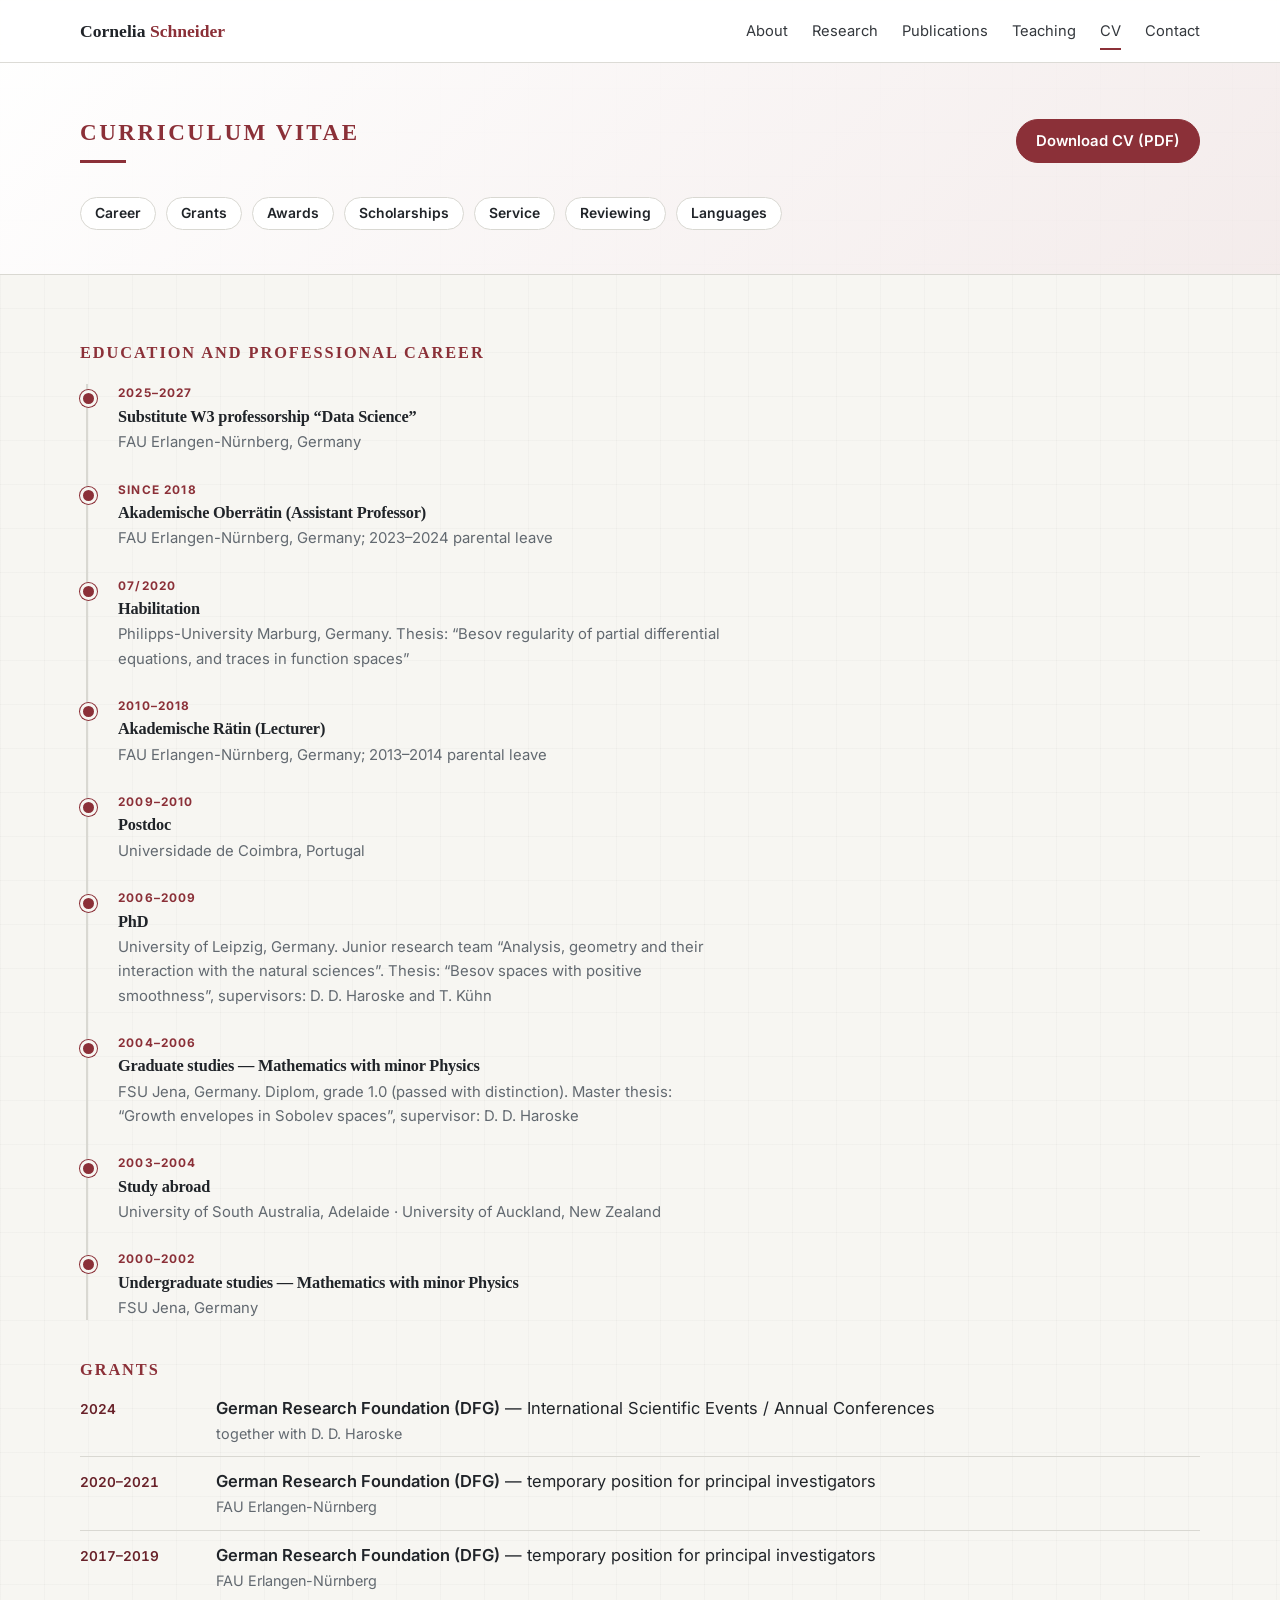
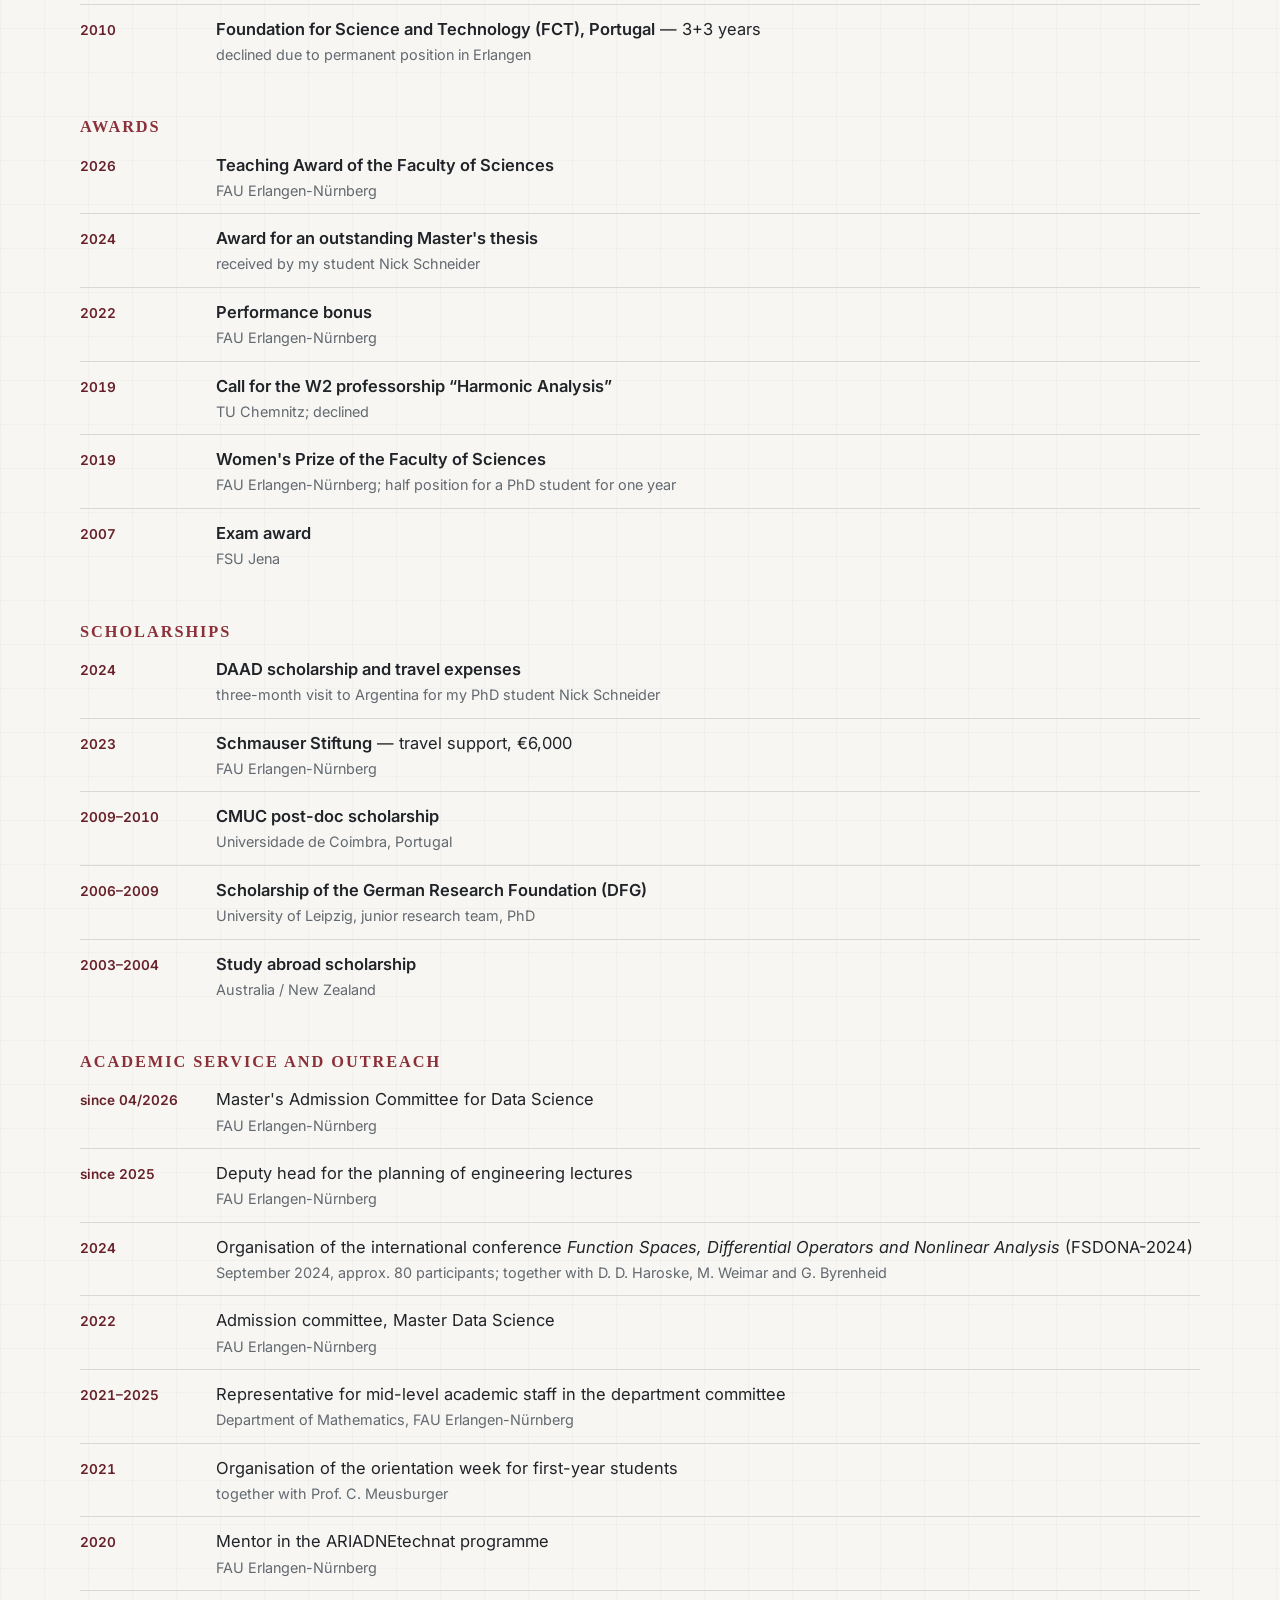
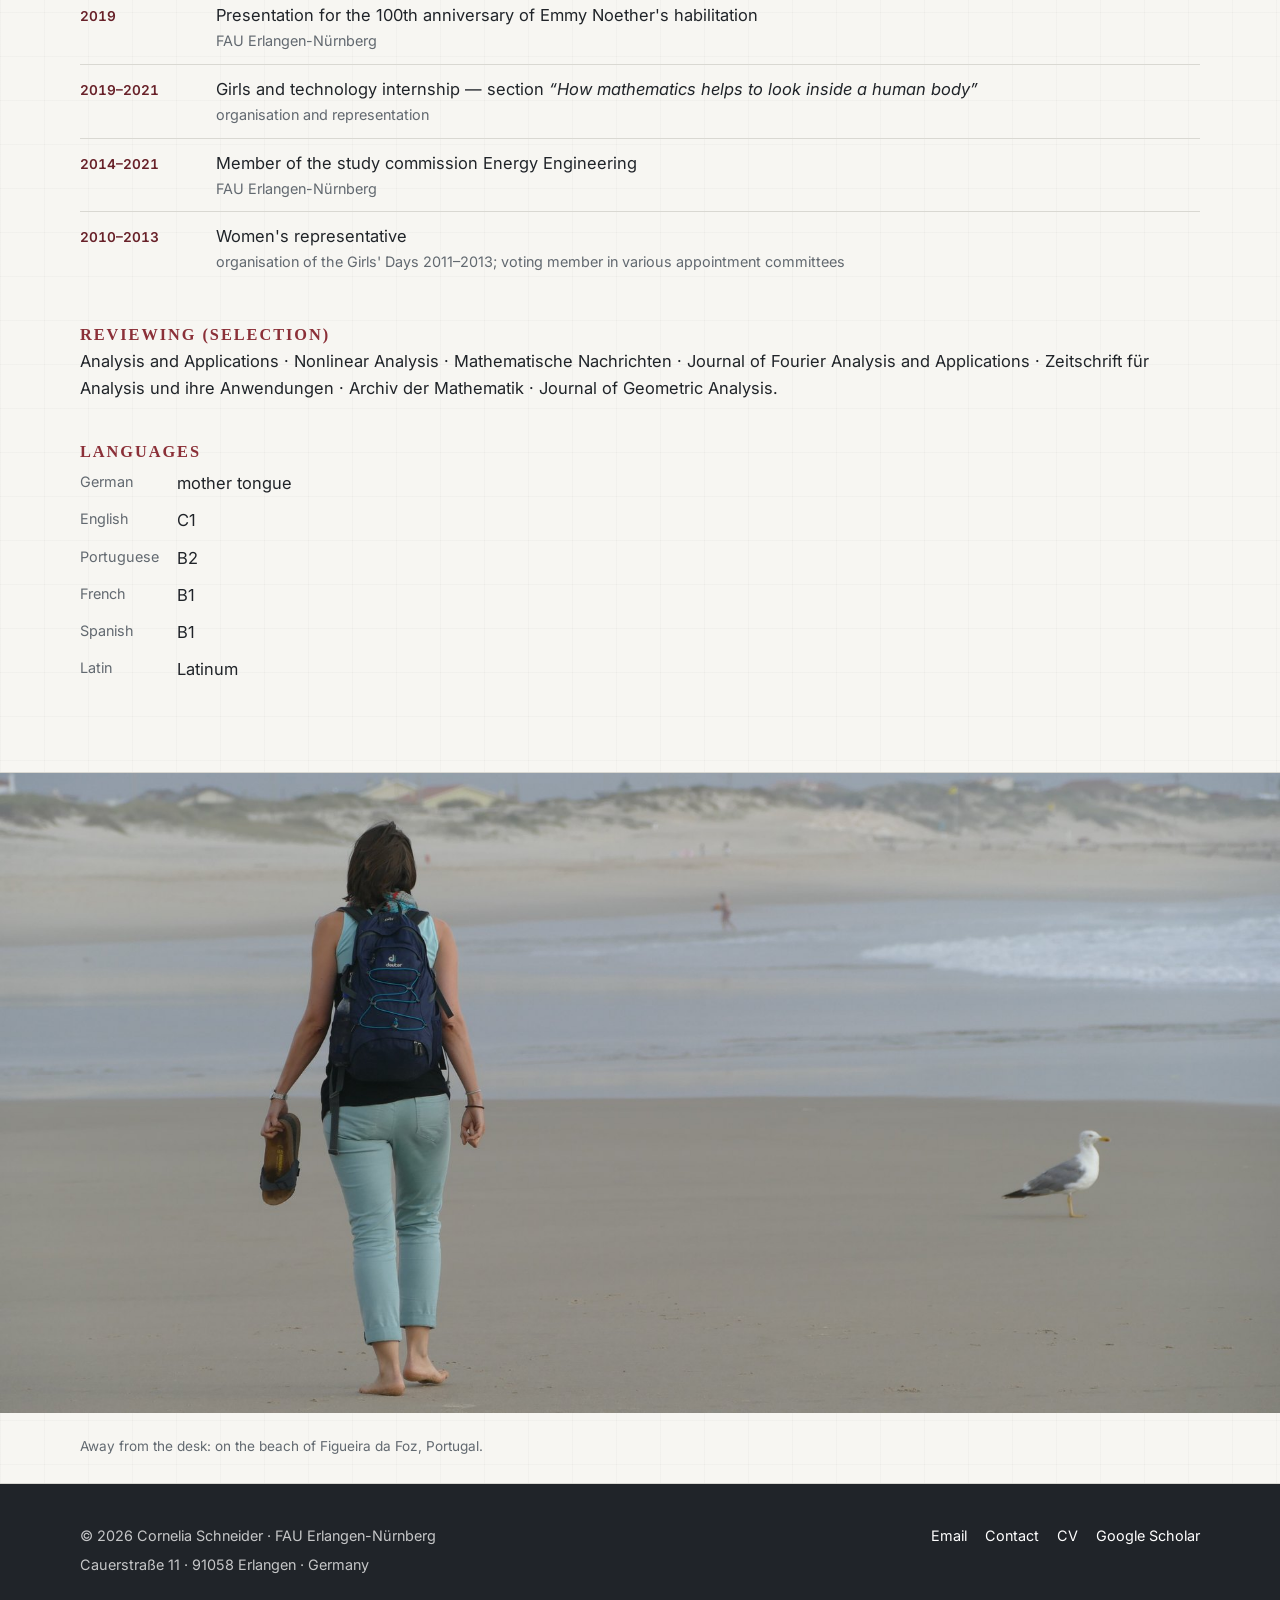
==== cv.html @ cea8b254 "Initial version - homepage" ====
<!doctype html>
<html lang="en">
<head>
<meta charset="utf-8">
<meta name="viewport" content="width=device-width, initial-scale=1">
<title>CV | Cornelia Schneider</title>
<meta name="description" content="Curriculum vitae of Cornelia Schneider: academic career, grants, awards, academic service and languages. CV as a PDF download.">
<link rel="preconnect" href="https://fonts.googleapis.com">
<link rel="preconnect" href="https://fonts.gstatic.com" crossorigin>
<link rel="stylesheet" href="https://fonts.googleapis.com/css2?family=Inter:wght@400;500;600;700&display=swap">
<link rel="stylesheet" href="assets/styles.css">
<link rel="icon" href="data:image/svg+xml,<svg xmlns='http://www.w3.org/2000/svg' viewBox='0 0 32 32'><text y='25' x='5' font-size='24' font-family='Georgia,serif' fill='%238B3038'>S</text></svg>">
<script src="assets/main.js" defer></script>
</head>
<body>
<a class="skip-link" href="#main">Skip to content</a>

<header class="site-header">
  <div class="container nav-wrap">
    <a class="brand" href="index.html">Cornelia <span>Schneider</span></a>
    <button class="nav-toggle" type="button" aria-expanded="false" aria-controls="site-navigation">Menu</button>
    <nav class="site-nav" id="site-navigation" aria-label="Main navigation">
      <a href="index.html">About</a>
      <a href="research.html">Research</a>
      <a href="publications.html">Publications</a>
      <a href="teaching.html">Teaching</a>
      <a href="cv.html" aria-current="page">CV</a>
      <a href="index.html#contact">Contact</a>
    </nav>
  </div>
</header>

<main id="main">

  <section class="page-hero">
    <div class="container">
      <div class="hero-row">
        <div>
          <h1 class="kicker xl">Curriculum Vitae</h1>
          <div class="rule"></div>
        </div>
        <a class="button" href="files/Schneider_CV.pdf">Download CV (PDF)</a>
      </div>
      <ul class="linkrow jumprow">
        <li><a href="#career">Career</a></li>
        <li><a href="#grants">Grants</a></li>
        <li><a href="#awards">Awards</a></li>
        <li><a href="#scholarships">Scholarships</a></li>
        <li><a href="#service">Service</a></li>
        <li><a href="#reviewing">Reviewing</a></li>
        <li><a href="#languages">Languages</a></li>
      </ul>
    </div>
  </section>

  <section class="section">
    <div class="container">

  <section id="career">
    <h2 class="kicker lg">Education and professional career</h2>
    <div class="timeline">
      <div class="timeline-item">
        <div class="date">2025–2027</div>
        <h3>Substitute W3 professorship “Data Science”</h3>
        <p>FAU Erlangen-Nürnberg, Germany</p>
      </div>
      <div class="timeline-item">
        <div class="date">since 2018</div>
        <h3>Akademische Oberrätin (Assistant Professor)</h3>
        <p>FAU Erlangen-Nürnberg, Germany; 2023–2024 parental leave</p>
      </div>
      <div class="timeline-item">
        <div class="date">07/2020</div>
        <h3>Habilitation</h3>
        <p>Philipps-University Marburg, Germany. Thesis: “Besov regularity of partial differential
          equations, and traces in function spaces”</p>
      </div>
      <div class="timeline-item">
        <div class="date">2010–2018</div>
        <h3>Akademische Rätin (Lecturer)</h3>
        <p>FAU Erlangen-Nürnberg, Germany; 2013–2014 parental leave</p>
      </div>
      <div class="timeline-item">
        <div class="date">2009–2010</div>
        <h3>Postdoc</h3>
        <p>Universidade de Coimbra, Portugal</p>
      </div>
      <div class="timeline-item">
        <div class="date">2006–2009</div>
        <h3>PhD</h3>
        <p>University of Leipzig, Germany. Junior research team “Analysis, geometry and their
          interaction with the natural sciences”. Thesis: “Besov spaces with positive smoothness”,
          supervisors: D. D. Haroske and T. Kühn</p>
      </div>
      <div class="timeline-item">
        <div class="date">2004–2006</div>
        <h3>Graduate studies — Mathematics with minor Physics</h3>
        <p>FSU Jena, Germany. Diplom, grade 1.0 (passed with distinction). Master thesis: “Growth
          envelopes in Sobolev spaces”, supervisor: D. D. Haroske</p>
      </div>
      <div class="timeline-item">
        <div class="date">2003–2004</div>
        <h3>Study abroad</h3>
        <p>University of South Australia, Adelaide · University of Auckland, New Zealand</p>
      </div>
      <div class="timeline-item">
        <div class="date">2000–2002</div>
        <h3>Undergraduate studies — Mathematics with minor Physics</h3>
        <p>FSU Jena, Germany</p>
      </div>
    </div>
  </section>

  <section id="grants">
    <h2 class="kicker lg">Grants</h2>
    <div class="entries">
      <div class="entry"><span class="when">2024</span>
        <p class="what"><strong>German Research Foundation (DFG)</strong> — International Scientific Events / Annual Conferences<span class="note">together with D. D. Haroske</span></p></div>
      <div class="entry"><span class="when">2020–2021</span>
        <p class="what"><strong>German Research Foundation (DFG)</strong> — temporary position for principal investigators<span class="note">FAU Erlangen-Nürnberg</span></p></div>
      <div class="entry"><span class="when">2017–2019</span>
        <p class="what"><strong>German Research Foundation (DFG)</strong> — temporary position for principal investigators<span class="note">FAU Erlangen-Nürnberg</span></p></div>
      <div class="entry"><span class="when">2010</span>
        <p class="what"><strong>Foundation for Science and Technology (FCT), Portugal</strong> — 3+3 years<span class="note">declined due to permanent position in Erlangen</span></p></div>
    </div>
  </section>

  <section id="awards">
    <h2 class="kicker lg">Awards</h2>
    <div class="entries">
      <div class="entry"><span class="when">2026</span>
        <p class="what"><strong>Teaching Award of the Faculty of Sciences</strong><span class="note">FAU Erlangen-Nürnberg</span></p></div>
      <div class="entry"><span class="when">2024</span>
        <p class="what"><strong>Award for an outstanding Master's thesis</strong><span class="note">received by my student Nick Schneider</span></p></div>
      <div class="entry"><span class="when">2022</span>
        <p class="what"><strong>Performance bonus</strong><span class="note">FAU Erlangen-Nürnberg</span></p></div>
      <div class="entry"><span class="when">2019</span>
        <p class="what"><strong>Call for the W2 professorship “Harmonic Analysis”</strong><span class="note">TU Chemnitz; declined</span></p></div>
      <div class="entry"><span class="when">2019</span>
        <p class="what"><strong>Women's Prize of the Faculty of Sciences</strong><span class="note">FAU Erlangen-Nürnberg; half position for a PhD student for one year</span></p></div>
      <div class="entry"><span class="when">2007</span>
        <p class="what"><strong>Exam award</strong><span class="note">FSU Jena</span></p></div>
    </div>
  </section>

  <section id="scholarships">
    <h2 class="kicker lg">Scholarships</h2>
    <div class="entries">
      <div class="entry"><span class="when">2024</span>
        <p class="what"><strong>DAAD scholarship and travel expenses</strong><span class="note">three-month visit to Argentina for my PhD student Nick Schneider</span></p></div>
      <div class="entry"><span class="when">2023</span>
        <p class="what"><strong>Schmauser Stiftung</strong> — travel support, €6,000<span class="note">FAU Erlangen-Nürnberg</span></p></div>
      <div class="entry"><span class="when">2009–2010</span>
        <p class="what"><strong>CMUC post-doc scholarship</strong><span class="note">Universidade de Coimbra, Portugal</span></p></div>
      <div class="entry"><span class="when">2006–2009</span>
        <p class="what"><strong>Scholarship of the German Research Foundation (DFG)</strong><span class="note">University of Leipzig, junior research team, PhD</span></p></div>
      <div class="entry"><span class="when">2003–2004</span>
        <p class="what"><strong>Study abroad scholarship</strong><span class="note">Australia / New Zealand</span></p></div>
    </div>
  </section>

  <section id="service">
    <h2 class="kicker lg">Academic service and outreach</h2>
    <div class="entries">
      <div class="entry"><span class="when">since 04/2026</span>
        <p class="what">Master's Admission Committee for Data Science<span class="note">FAU Erlangen-Nürnberg</span></p></div>
      <div class="entry"><span class="when">since 2025</span>
        <p class="what">Deputy head for the planning of engineering lectures<span class="note">FAU Erlangen-Nürnberg</span></p></div>
      <div class="entry"><span class="when">2024</span>
        <p class="what">Organisation of the international conference <em>Function Spaces, Differential Operators
          and Nonlinear Analysis</em> (FSDONA-2024)<span class="note">September 2024, approx. 80 participants; together with D. D. Haroske, M. Weimar and G. Byrenheid</span></p></div>
      <div class="entry"><span class="when">2022</span>
        <p class="what">Admission committee, Master Data Science<span class="note">FAU Erlangen-Nürnberg</span></p></div>
      <div class="entry"><span class="when">2021–2025</span>
        <p class="what">Representative for mid-level academic staff in the department committee<span class="note">Department of Mathematics, FAU Erlangen-Nürnberg</span></p></div>
      <div class="entry"><span class="when">2021</span>
        <p class="what">Organisation of the orientation week for first-year students<span class="note">together with Prof. C. Meusburger</span></p></div>
      <div class="entry"><span class="when">2020</span>
        <p class="what">Mentor in the ARIADNEtechnat programme<span class="note">FAU Erlangen-Nürnberg</span></p></div>
      <div class="entry"><span class="when">2019</span>
        <p class="what">Presentation for the 100th anniversary of Emmy Noether's habilitation<span class="note">FAU Erlangen-Nürnberg</span></p></div>
      <div class="entry"><span class="when">2019–2021</span>
        <p class="what">Girls and technology internship — section <em>“How mathematics helps to look inside a human body”</em><span class="note">organisation and representation</span></p></div>
      <div class="entry"><span class="when">2014–2021</span>
        <p class="what">Member of the study commission Energy Engineering<span class="note">FAU Erlangen-Nürnberg</span></p></div>
      <div class="entry"><span class="when">2010–2013</span>
        <p class="what">Women's representative<span class="note">organisation of the Girls' Days 2011–2013; voting member in various appointment committees</span></p></div>
    </div>
  </section>

  <section id="reviewing">
    <h2 class="kicker lg">Reviewing (selection)</h2>
    <p>Analysis and Applications · Nonlinear Analysis · Mathematische Nachrichten ·
      Journal of Fourier Analysis and Applications · Zeitschrift für Analysis und ihre Anwendungen ·
      Archiv der Mathematik · Journal of Geometric Analysis.</p>
  </section>

  <section id="languages">
    <h2 class="kicker lg">Languages</h2>
    <table class="facts">
      <tr><th scope="row">German</th><td>mother tongue</td></tr>
      <tr><th scope="row">English</th><td>C1</td></tr>
      <tr><th scope="row">Portuguese</th><td>B2</td></tr>
      <tr><th scope="row">French</th><td>B1</td></tr>
      <tr><th scope="row">Spanish</th><td>B1</td></tr>
      <tr><th scope="row">Latin</th><td>Latinum</td></tr>
    </table>
  </section>
    </div>
  </section>

  <figure class="photo-band">
    <div class="photo-band-img" role="img"
         aria-label="Walking barefoot along the wide beach of Figueira da Foz, a seagull standing on the sand."></div>
    <figcaption class="container">Away from the desk: on the beach of Figueira da Foz,
      Portugal.</figcaption>
  </figure>

</main>

<footer class="site-footer">
  <div class="container footer-inner">
    <div>
      <p>&copy; <span data-year>2026</span> Cornelia Schneider &middot; FAU Erlangen-N&uuml;rnberg</p>
      <p>Cauerstra&szlig;e 11 &middot; 91058 Erlangen &middot; Germany</p>
    </div>
    <div class="footer-links">
      <a href="mailto:cornelia.schneider@fau.de">Email</a>
      <a href="index.html#contact">Contact</a>
      <a href="files/Schneider_CV.pdf">CV</a>
      <a href="https://scholar.google.de/citations?user=gXnBGWkAAAAJ&amp;hl=de">Google Scholar</a>
    </div>
  </div>
</footer>

</body>
</html>
---- assets/styles.css ----
/* ==========================================================================
   corneliaschneider.github.io — shared stylesheet

   Palette and page architecture follow the design you liked (paper ground,
   burgundy accent, full-bleed images); the type scale and the section
   structure are the tighter ones from the first draft.

   All colours are variables in :root — change them here and the whole site
   follows.
   ========================================================================== */

:root {
  --paper:       #F7F6F2;   /* page ground                                  */
  --paper-deep:  #EEECE6;   /* alternating band                             */
  --surface:     #FFFFFF;   /* cards, tables                                */
  --ink:         #202429;   /* body text, dark footer ground                */
  --muted:       #626970;   /* secondary text, dates                        */
  --line:        #D9D8D2;   /* hairlines, borders                           */
  --accent:      #8B3038;   /* burgundy: kickers, rules, buttons            */
  --accent-dark: #682129;   /* links, hover                                 */
  --accent-soft: #F2E7E8;   /* tinted fills                                 */

  --shadow:   0 16px 44px rgba(31, 36, 41, .08);
  --shadow-s: 0 10px 28px rgba(31, 36, 41, .05);
  --radius: 14px;
  --content: 1120px;
  --measure: 68ch;

  --serif: Georgia, "Iowan Old Style", "Palatino Linotype", Palatino, "Times New Roman", serif;
  --sans:  Inter, ui-sans-serif, -apple-system, BlinkMacSystemFont, "Segoe UI", Roboto, Arial, sans-serif;
}

* { box-sizing: border-box; }
html { scroll-behavior: smooth; -webkit-text-size-adjust: 100%; }

body {
  margin: 0;
  color: var(--ink);
  background-color: var(--paper);
  background-image:
    linear-gradient(rgba(31, 36, 41, .022) 1px, transparent 1px),
    linear-gradient(90deg, rgba(31, 36, 41, .022) 1px, transparent 1px);
  background-size: 44px 44px;
  font-family: var(--sans);
  font-size: 16.5px;
  line-height: 1.64;
  -webkit-font-smoothing: antialiased;
}

img { max-width: 100%; display: block; }

a { color: var(--accent-dark); text-decoration-thickness: 1px; text-underline-offset: .16em; }
a:hover { color: var(--accent); }

/* ---------- type scale (deliberately restrained) ---------- */

h1, h2, h3, h4 {
  margin: 0 0 .5em;
  font-family: var(--serif);
  font-weight: 700;
  line-height: 1.18;
  letter-spacing: -.012em;
  text-wrap: balance;
}
h1 { font-size: clamp(2.1rem, 3.6vw, 3.1rem); }
h2 { font-size: clamp(1.45rem, 2.1vw, 1.95rem); }
h3 { font-size: 1.15rem; }
h4 { font-size: 1rem; }
p  { margin: 0 0 1.05em; }

.lead     { font-size: 1.06rem; color: var(--muted); max-width: var(--measure); }
.big-copy { font-family: var(--serif); font-size: clamp(1.1rem, 1.5vw, 1.28rem); line-height: 1.55; }
.muted    { color: var(--muted); }
.small    { font-size: .88rem; }

.kicker {
  display: block;
  margin-bottom: 10px;
  color: var(--accent);
  font-size: .72rem;
  font-weight: 700;
  letter-spacing: .15em;
  text-transform: uppercase;
}
.rule { width: 46px; height: 3px; background: var(--accent); margin: 14px 0 20px; }

/* The site has one heading system: burgundy small caps.
   .xl = page title, .lg = section heading, plain = small label. */
.kicker.lg { font-size: 1.02rem; letter-spacing: .12em; margin-bottom: 4px; }
.kicker.xl { font-size: clamp(1.25rem, 1.8vw, 1.5rem); letter-spacing: .11em; margin-bottom: 4px; }

/* ---------- layout ---------- */

.container { width: min(calc(100% - 40px), var(--content)); margin-inline: auto; }

.section { padding-block: 68px; }
.section.compact { padding-block: 46px; }
.section.band { background: rgba(255,255,255,.7); border-block: 1px solid var(--line); }

.section > .container > p { max-width: var(--measure); }
.section-head { margin-bottom: 30px; }
.section-head p { max-width: var(--measure); margin: 0; color: var(--muted); }

.skip-link { position: fixed; left: 16px; top: -80px; z-index: 100; background: #fff; padding: 10px 16px; }
.skip-link:focus { top: 12px; }

/* ---------- header / navigation ---------- */

.site-header {
  position: sticky;
  top: env(safe-area-inset-top, 0px);
  z-index: 50;
  border-bottom: 1px solid rgba(217, 216, 210, .9);
  background: rgba(255, 255, 255, .94);
  backdrop-filter: blur(12px);
}
.nav-wrap { min-height: 62px; display: flex; align-items: center; justify-content: space-between; gap: 24px; }

.brand {
  color: var(--ink);
  font-family: var(--serif);
  font-size: 1.1rem;
  font-weight: 700;
  text-decoration: none;
  white-space: nowrap;
}
.brand span { color: var(--accent); }

.site-nav { display: flex; align-items: center; gap: 24px; }
.site-nav a { position: relative; color: #34383D; font-size: .92rem; text-decoration: none; }
.site-nav a::after {
  content: ""; position: absolute; left: 0; right: 100%; bottom: -7px;
  height: 2px; background: var(--accent); transition: right .2s ease;
}
.site-nav a:hover::after, .site-nav a[aria-current="page"]::after { right: 0; }
.nav-toggle { display: none; border: 1px solid var(--line); background: #fff; border-radius: 999px; padding: 7px 13px; font: inherit; font-size: .88rem; }

/* ---------- hero (About page) ---------- */

.hero {
  position: relative;
  display: grid;
  align-items: center;
  /* the hero keeps the photograph's own proportions, so the whole head and a
     little of the blouse stay in frame at every width */
  aspect-ratio: 2.75;
  min-height: 430px;
  max-height: 700px;
  color: #fff;
  background-image:
    linear-gradient(90deg, rgba(20,22,26,.92) 0%, rgba(20,22,26,.80) 30%, rgba(20,22,26,.30) 56%, rgba(20,22,26,0) 74%),
    url("hero-portrait.jpg");
  background-size: cover;
  background-position: 50% top;
  overflow: hidden;
}
.hero-content { position: relative; z-index: 2; width: min(600px, 56%); padding-block: 72px; }
.hero .eyebrow {
  margin-bottom: 14px;
  font-size: .74rem; font-weight: 700; letter-spacing: .16em; text-transform: uppercase;
  color: rgba(255,255,255,.82);
}
.hero h1 { margin-bottom: 12px; color: #fff; }
.hero .lead { max-width: 520px; color: rgba(255,255,255,.9); font-size: 1.04rem; line-height: 1.55; }

.button-row { display: flex; flex-wrap: wrap; gap: 11px; margin-top: 26px; }
.button {
  display: inline-flex; align-items: center; justify-content: center;
  min-height: 42px; padding: 9px 19px;
  border: 1px solid var(--accent); border-radius: 999px;
  background: var(--accent); color: #fff;
  font-size: .93rem; font-weight: 600; text-decoration: none;
  transition: background .2s ease, transform .2s ease;
}
.button:hover { background: var(--accent-dark); color: #fff; transform: translateY(-1px); }
.button.ghost { border-color: rgba(255,255,255,.7); background: rgba(20,22,26,.2); }
.button.ghost:hover { background: #fff; color: var(--ink); }
.button.light { border-color: var(--line); background: #fff; color: var(--accent-dark); }
.button.light:hover { background: var(--accent-soft); color: var(--accent-dark); }

/* ---------- page hero (subpages) ---------- */

.page-hero {
  padding: 56px 0 44px;
  border-bottom: 1px solid var(--line);
  background: linear-gradient(135deg, rgba(255,255,255,.95), rgba(242,231,232,.7));
}
.page-hero p { max-width: var(--measure); margin-bottom: .9em; color: var(--muted); font-size: 1.04rem; }
.page-hero p:last-child { margin-bottom: 0; }
.page-hero .page-sub {
  margin: 2px 0 0;
  font-family: var(--serif);
  font-size: clamp(1.2rem, 1.9vw, 1.5rem);
  font-weight: 700;
  color: var(--ink);
}
.page-hero .rule { margin: 14px 0 18px; }

/* a single distinguished line in a page header (the teaching award) */
.award-line {
  display: inline-flex; align-items: baseline; flex-wrap: wrap; gap: 4px 10px;
  margin: 0 0 18px;
  padding: 8px 18px;
  border: 1px solid #E2CBCD; border-radius: 999px;
  background: var(--accent-soft);
  color: var(--accent-dark);
  font-size: .94rem;
  max-width: none;
}
.award-line .award-year { font-weight: 700; }

/* jump links to the sections of a long page */
.jumprow { margin-top: 20px; }
.jumprow a { font-weight: 600; }

/* a section that can be folded away */
.disclosure > summary {
  list-style: none;
  cursor: pointer;
  display: flex; align-items: center; gap: 10px;
  padding: 2px 0;
}
.disclosure > summary::-webkit-details-marker { display: none; }
.disclosure > summary::after {
  content: ""; flex: none;
  width: 8px; height: 8px;
  border-right: 2px solid var(--accent); border-bottom: 2px solid var(--accent);
  transform: translateY(-2px) rotate(45deg);
  transition: transform .2s ease;
}
.disclosure[open] > summary::after { transform: translateY(1px) rotate(-135deg); }
.disclosure > summary .kicker { margin-bottom: 0; }
.disclosure > summary:hover .kicker { color: var(--accent-dark); }
.disclosure > summary:focus-visible { outline: 2px solid var(--accent); outline-offset: 4px; }
.disclosure[open] .entries { margin-top: 14px; }

/* anchors should clear the sticky header */
[id] { scroll-margin-top: 84px; }

/* section headings inside a page */
.section h2.kicker { margin-top: 0; }
.section > .container > section + section > h2.kicker,
.section .container > section h2.kicker { margin-top: 0; }
.section .container > section { margin-bottom: 40px; }

/* a section that should stand out from the plain lists around it */
.highlight-block {
  padding: 24px 28px 26px;
  border: 1px solid var(--line);
  border-left: 4px solid var(--accent);
  border-radius: var(--radius);
  background: var(--surface);
  box-shadow: var(--shadow-s);
}
.highlight-block .entry:first-of-type { border-top: 0; }
.section .container > section:last-child { margin-bottom: 0; }

/* ---------- intro grid + fact card ---------- */

.intro-grid {
  display: grid;
  grid-template-columns: minmax(0, 1.4fr) minmax(280px, .6fr);
  gap: 52px;
  align-items: start;
}
.intro-grid > div p { max-width: var(--measure); }

.fact-card {
  padding: 24px 26px;
  border: 1px solid var(--line); border-radius: var(--radius);
  background: var(--surface); box-shadow: var(--shadow-s);
}
.fact-card h2, .fact-card h3 {
  margin: 0 0 4px;
  font-family: var(--sans);
  font-size: .74rem; font-weight: 700; letter-spacing: .14em; text-transform: uppercase;
  color: var(--muted);
}
.fact-list { margin: 0; }
.fact-list div { display: grid; grid-template-columns: 96px 1fr; gap: 14px; padding: 11px 0; border-top: 1px solid var(--line); }
.fact-list dt { color: var(--muted); font-size: .72rem; font-weight: 700; letter-spacing: .06em; text-transform: uppercase; padding-top: 2px; }
.fact-list dd { margin: 0; font-size: .92rem; }

.text-link { font-weight: 600; text-decoration: none; }
.text-link:hover { text-decoration: underline; }

/* ---------- theme cards (research) ---------- */

.card-grid { display: grid; grid-template-columns: repeat(3, 1fr); gap: 18px; }
.card {
  display: flex; flex-direction: column; align-items: flex-start;
  padding: 20px 24px 22px;
  border: 1px solid var(--line); border-radius: var(--radius);
  background: var(--surface);
  color: inherit; text-decoration: none;
  transition: transform .2s ease, box-shadow .2s ease, border-color .2s ease;
}
a.card:hover { transform: translateY(-3px); box-shadow: var(--shadow-s); border-color: #DCC7C9; }
a.card:hover h3 { color: var(--accent-dark); }
.card h3 { margin-bottom: .35em; font-size: 1.05rem; }
.card p { margin: 0; color: var(--muted); font-size: .93rem; }
.card-label {
  display: inline-flex; align-items: center; justify-content: center;
  width: 26px; height: 26px; margin-bottom: 10px;
  border-radius: 50%;
  background: var(--accent-soft); color: var(--accent-dark);
  font-family: var(--serif); font-size: .88rem; font-weight: 700;
}
.card-more {
  display: block; margin-top: auto; padding-top: 14px;
  color: var(--accent); font-size: .82rem; font-weight: 600;
  letter-spacing: .04em;
}
a.card:hover .card-more { color: var(--accent-dark); }

/* ---------- research projects ---------- */

.project {
  display: grid; grid-template-columns: 84px minmax(0, 1fr); gap: 4px 24px;
  margin-bottom: 20px;
  padding: 26px 30px;
  border: 1px solid var(--line); border-radius: var(--radius);
  background: var(--surface); box-shadow: var(--shadow-s);
}
.project:last-child { margin-bottom: 0; }
.project-letter {
  width: 56px; height: 56px;
  display: grid; place-items: center;
  border-radius: 50%;
  background: var(--accent-soft); color: var(--accent-dark);
  font-family: var(--serif); font-size: 1.5rem; font-weight: 700;
}
.project.has-figure { grid-template-columns: 84px minmax(0, 1fr) 250px; }
.project-figure {
  align-self: start;
  margin: 8px 0 0;
}
.project-figure img {
  display: block; width: 100%; height: auto;
  padding: 10px;
  border: 1px solid var(--line); border-radius: 10px;
  background: #fff;
}
.project-figure figcaption {
  margin-top: 8px;
  color: var(--muted); font-size: .78rem; line-height: 1.45;
}
.project h3 { margin: 6px 0 .6em; font-size: 1.2rem; }
.project p { max-width: var(--measure); }
.project p:last-child { margin-bottom: 0; }
.project .collab { margin-top: 1.2em; color: var(--muted); font-size: .92rem; font-style: italic; }
.project:target { border-color: #DCC7C9; box-shadow: 0 0 0 3px var(--accent-soft), var(--shadow-s); }
.project:target .project-letter { background: var(--accent); color: #fff; }
.after-projects { display: flex; flex-wrap: wrap; gap: 8px 28px; margin: 24px 0 0; }
.after-projects .back-link { color: var(--muted); }

/* ---------- plain full-bleed photograph (CV page) ---------- */

.photo-band { margin: 0; border-top: 1px solid var(--line); }
.photo-band-img {
  aspect-ratio: 2;
  background-image: url("beach.jpg");
  background-size: cover;
  background-position: 50% 50%;
}
.photo-band figcaption {
  padding-block: 14px 26px;
  color: var(--muted); font-size: .85rem;
}

/* ---------- full-bleed image band ---------- */

.image-band {
  position: relative;
  display: grid; align-items: center;
  min-height: 460px;
  color: #fff;
  background: center/cover no-repeat;
  overflow: hidden;
}
.image-band::before {
  content: ""; position: absolute; inset: 0;
  background: linear-gradient(90deg, rgba(16,18,20,.94), rgba(16,18,20,.74) 46%, rgba(16,18,20,.30));
}
.image-band .container { position: relative; z-index: 1; }
.image-band .band-copy { max-width: 620px; padding-block: 46px; }
.image-band .band-label {
  margin-bottom: 10px;
  color: rgba(255,255,255,.72);
  font-size: .72rem; font-weight: 700; letter-spacing: .15em; text-transform: uppercase;
}
.image-band .band-title {
  margin: 0 0 16px;
  color: #fff;
  font-family: var(--serif);
  font-size: clamp(1.35rem, 2.1vw, 1.75rem);
}
.image-band .band-list { margin: 0; padding: 0; list-style: none; }
.image-band .band-list li {
  position: relative;
  margin-bottom: 11px;
  padding-left: 20px;
  color: rgba(255,255,255,.92);
  font-size: .98rem;
  line-height: 1.5;
}
.image-band .band-list li:last-child { margin-bottom: 0; }
.image-band .band-list li::before {
  content: ""; position: absolute; left: 0; top: .6em;
  width: 6px; height: 6px; border-radius: 50%; background: #E4A0A6;
}
.image-band .band-list strong { color: #fff; font-weight: 700; }
.image-band a { color: #fff; text-decoration-color: rgba(255,255,255,.55); }
.image-band a:hover { color: #fff; text-decoration-color: #fff; }
.image-band p:last-child { margin-bottom: 0; }
.image-band h2 { color: #fff; }
.image-band p { color: rgba(255,255,255,.88); max-width: var(--measure); }

/* ---------- entry lists (CV-style: when + what) ---------- */

.entries { margin: 0; }
.entry {
  display: grid; grid-template-columns: 116px 1fr; gap: 4px 20px;
  padding: 11px 0; border-top: 1px solid var(--line);
}
.entry:first-of-type { border-top: 0; }
.entry .when { color: var(--accent-dark); font-size: .85rem; font-weight: 600; font-variant-numeric: tabular-nums; padding-top: 3px; }
.entry .what { margin: 0; }
.entry .what strong { font-weight: 600; }
.entry .note { display: block; color: var(--muted); font-size: .9rem; }

/* ---------- career timeline ---------- */

.timeline {
  margin: 22px 0 0 6px; padding-left: 30px;
  border-left: 2px solid var(--line);
}
.timeline-item { position: relative; margin-bottom: 26px; }
.timeline-item:last-child { margin-bottom: 0; }
.timeline-item::before {
  content: ""; position: absolute; left: -38px; top: 6px;
  width: 11px; height: 11px; border-radius: 50%;
  background: var(--accent);
  border: 3px solid var(--paper);
  box-shadow: 0 0 0 1px var(--accent);
}
.timeline-item .date {
  color: var(--accent); font-size: .74rem; font-weight: 700;
  letter-spacing: .1em; text-transform: uppercase;
}
.timeline-item h3 { margin: 3px 0 4px; font-size: 1.02rem; }
.timeline-item p { margin: 0; max-width: var(--measure); color: var(--muted); font-size: .93rem; }

/* countries at a glance, above the collaborator list */
.chiprow {
  list-style: none; display: flex; flex-wrap: wrap; gap: 8px 10px;
  padding: 0; margin: 0 0 26px;
}
.chiprow li {
  padding: 4px 14px;
  border: 1px solid #E2CBCD; border-radius: 999px;
  background: var(--accent-soft); color: var(--accent-dark);
  font-size: .87rem; font-weight: 600;
}

/* collaborators, grouped by place */
.network-list .when { color: var(--accent-dark); font-weight: 700; }
.network-list .what { font-size: .98rem; }

/* ---------- the book, with its cover ---------- */

.book-feature {
  display: grid; grid-template-columns: 180px minmax(0, 1fr); gap: 32px;
  align-items: start;
  padding: 26px 30px;
  border: 1px solid var(--line); border-radius: var(--radius);
  background: var(--surface); box-shadow: var(--shadow-s);
}
.book-cover {
  width: 100%; height: auto;
  border: 1px solid var(--line); border-radius: 3px;
  box-shadow: 0 10px 26px rgba(31,36,41,.14);
}
.book-feature h3 { margin: 2px 0 .2em; font-size: 1.3rem; }
.book-feature .book-sub {
  margin-bottom: .9em;
  font-family: var(--serif); font-size: 1.05rem; font-style: italic; color: var(--ink);
}
.book-feature p { max-width: var(--measure); color: var(--muted); }
.book-feature .book-links { margin-bottom: 0; }

/* ---------- publication list ---------- */

.pubs { list-style: none; margin: 0; padding: 0; }
.pub {
  display: grid; grid-template-columns: 48px 1fr; gap: 18px;
  padding: 14px 0; border-top: 1px solid var(--line);
}
.pub:first-child { border-top: 0; }

/* the running number as a burgundy badge */
.pub .num {
  display: inline-flex; align-items: center; justify-content: center;
  min-width: 34px; height: 34px; padding: 0 9px;
  border: 1px solid #E2CBCD; border-radius: 999px;
  background: var(--accent-soft); color: var(--accent-dark);
  font-size: .82rem; font-weight: 700; font-variant-numeric: tabular-nums;
}

.pub .title { display: block; font-weight: 600; }
.pub .with  { display: block; margin-top: 3px; color: var(--muted); font-size: .92rem; }
.pub .where { display: block; margin-top: 2px; color: var(--muted); font-size: .92rem; font-style: italic; }
.pub .where a { font-style: normal; }

/* ---------- contact + misc ---------- */

.facts { width: 100%; border-collapse: collapse; margin: 0 0 1em; }
.facts th { width: 1%; white-space: nowrap; text-align: left; font-weight: 400; color: var(--muted); font-size: .9rem; padding: 5px 18px 5px 0; vertical-align: top; }
.facts td { padding: 5px 0; vertical-align: top; }

.linkrow { list-style: none; display: flex; flex-wrap: wrap; gap: 8px 10px; padding: 0; margin: 0 0 1em; }
/* jump links sit clear of the text or title block above them */
.linkrow.jumprow { margin: 22px 0 0; }
.page-hero .hero-row + .jumprow { margin-top: 34px; }
.linkrow a {
  display: inline-block; padding: 4px 14px;
  border: 1px solid var(--line); border-radius: 999px; background: #fff;
  color: var(--ink); font-size: .87rem; text-decoration: none;
}
.linkrow a:hover { border-color: var(--accent); color: var(--accent-dark); background: var(--accent-soft); }

.downloads { display: flex; flex-wrap: wrap; gap: 11px; margin: 0 0 1.1em; }
.hero-row {
  display: flex; flex-wrap: wrap; align-items: center; justify-content: space-between;
  gap: 18px 32px;
}
.hero-row .rule { margin-bottom: 0; }

.callout {
  max-width: 840px;
  padding: 20px 24px;
  border: 1px solid #ECDCDD; border-left: 4px solid var(--accent);
  border-radius: var(--radius);
  background: var(--accent-soft);
}
.callout h3 { margin: 0 0 .45em; font-size: 1.05rem; }
.callout p { max-width: var(--measure); }
.callout p:last-child { margin-bottom: 0; }

figure { margin: 0 0 1.3em; }
figure img, figure svg { width: 100%; height: auto; }
figure img { border: 1px solid var(--line); border-radius: var(--radius); background: #fff; }
figcaption { margin-top: 8px; color: var(--muted); font-size: .86rem; }

.diagram-card {
  margin: 28px 0 0;
  padding: 24px 26px 18px;
  border: 1px solid var(--line); border-radius: var(--radius);
  background: #fff; box-shadow: var(--shadow-s);
}
.diagram-card img { border: 0; border-radius: 0; }
.diagram-card figcaption { max-width: var(--measure); }

/* the research diagram brings its own background, so it needs no card */
.research-figure { margin: 26px 0 0; }
.research-figure.top { margin-top: 0; }
.research-figure img { border: 0; border-radius: var(--radius); }
.research-figure figcaption { max-width: var(--measure); }

/* The research diagram stays legible on phones by scrolling sideways
   instead of shrinking below a readable size. */
.scroll-x { overflow-x: auto; }
.scroll-x img, .scroll-x svg { min-width: 620px; }

/* ---------- footer ---------- */

.site-footer { padding: 40px 0; border-top: 1px solid var(--line); background: var(--ink); color: rgba(255,255,255,.74); font-size: .9rem; }
.site-footer a { color: #fff; text-decoration: none; }
.site-footer a:hover { text-decoration: underline; color: #fff; }
.footer-inner { display: flex; justify-content: space-between; align-items: start; gap: 28px; flex-wrap: wrap; }
.footer-inner p { margin: 0 0 .35em; }
.footer-links { display: flex; gap: 18px; flex-wrap: wrap; }

/* ---------- responsive ---------- */

@media (max-width: 900px) {
  .nav-toggle { display: inline-flex; }
  .site-nav {
    position: absolute; top: 62px; left: 0; right: 0;
    display: none; flex-direction: column; align-items: stretch; gap: 0;
    padding: 10px 20px 18px; border-bottom: 1px solid var(--line); background: #fff;
  }
  .site-nav.open { display: flex; }
  .site-nav a { padding: 11px 2px; }
  .site-nav a::after { display: none; }
  .hero { background-position: 68% center; }
  .hero-content { width: 68%; }
  .intro-grid { grid-template-columns: 1fr; gap: 34px; }
  .card-grid { grid-template-columns: 1fr 1fr; }
  .project.has-figure { grid-template-columns: 84px minmax(0, 1fr); }
  .project-figure { grid-column: 2; max-width: 360px; margin-top: 18px; }
}

@media (max-width: 620px) {
  body { font-size: 16px; }
  .container { width: min(calc(100% - 32px), var(--content)); }
  .hero {
    min-height: 0;
    align-items: end;
    background-image:
      linear-gradient(0deg, rgba(19,21,24,.97) 0%, rgba(19,21,24,.90) 40%, rgba(19,21,24,.28) 68%, rgba(19,21,24,.02) 100%),
      url("hero-portrait-narrow.jpg");
    background-position: 50% top;
  }
  .hero-content { width: 100%; padding: 300px 0 42px; }
  .hero .lead { max-width: none; }
  .section { padding-block: 48px; }
  .card-grid { grid-template-columns: 1fr; }
  .project, .project.has-figure { grid-template-columns: 1fr; padding: 22px; gap: 10px; }
  .project-figure { grid-column: 1; max-width: 320px; margin-top: 4px; }
  .book-feature { grid-template-columns: 1fr; gap: 20px; padding: 22px; }
  .book-cover { max-width: 160px; }
  .project-letter { width: 44px; height: 44px; font-size: 1.2rem; }
  .project h3 { margin-top: 0; }
  .entry, .pub { grid-template-columns: 1fr; gap: 2px; }
  .entry .when, .pub .num { font-size: .82rem; }
  .image-band { min-height: 0; }
  .image-band .band-copy { padding-block: 40px; }
  .callout { padding: 22px; }
  .highlight-block { padding: 20px 18px 22px; }
  .photo-band-img { aspect-ratio: 1.2; background-image: url("beach-narrow.jpg"); }
  .footer-inner { display: block; }
  .footer-links { margin-top: 16px; }
}

@media (prefers-reduced-motion: reduce) {
  html { scroll-behavior: auto; }
  *, *::before, *::after { transition: none !important; animation: none !important; }
}

@media print {
  .site-header, .site-footer, .downloads, .button-row { display: none; }
  body { background: #fff; font-size: 11pt; }
  a { color: inherit; }
}
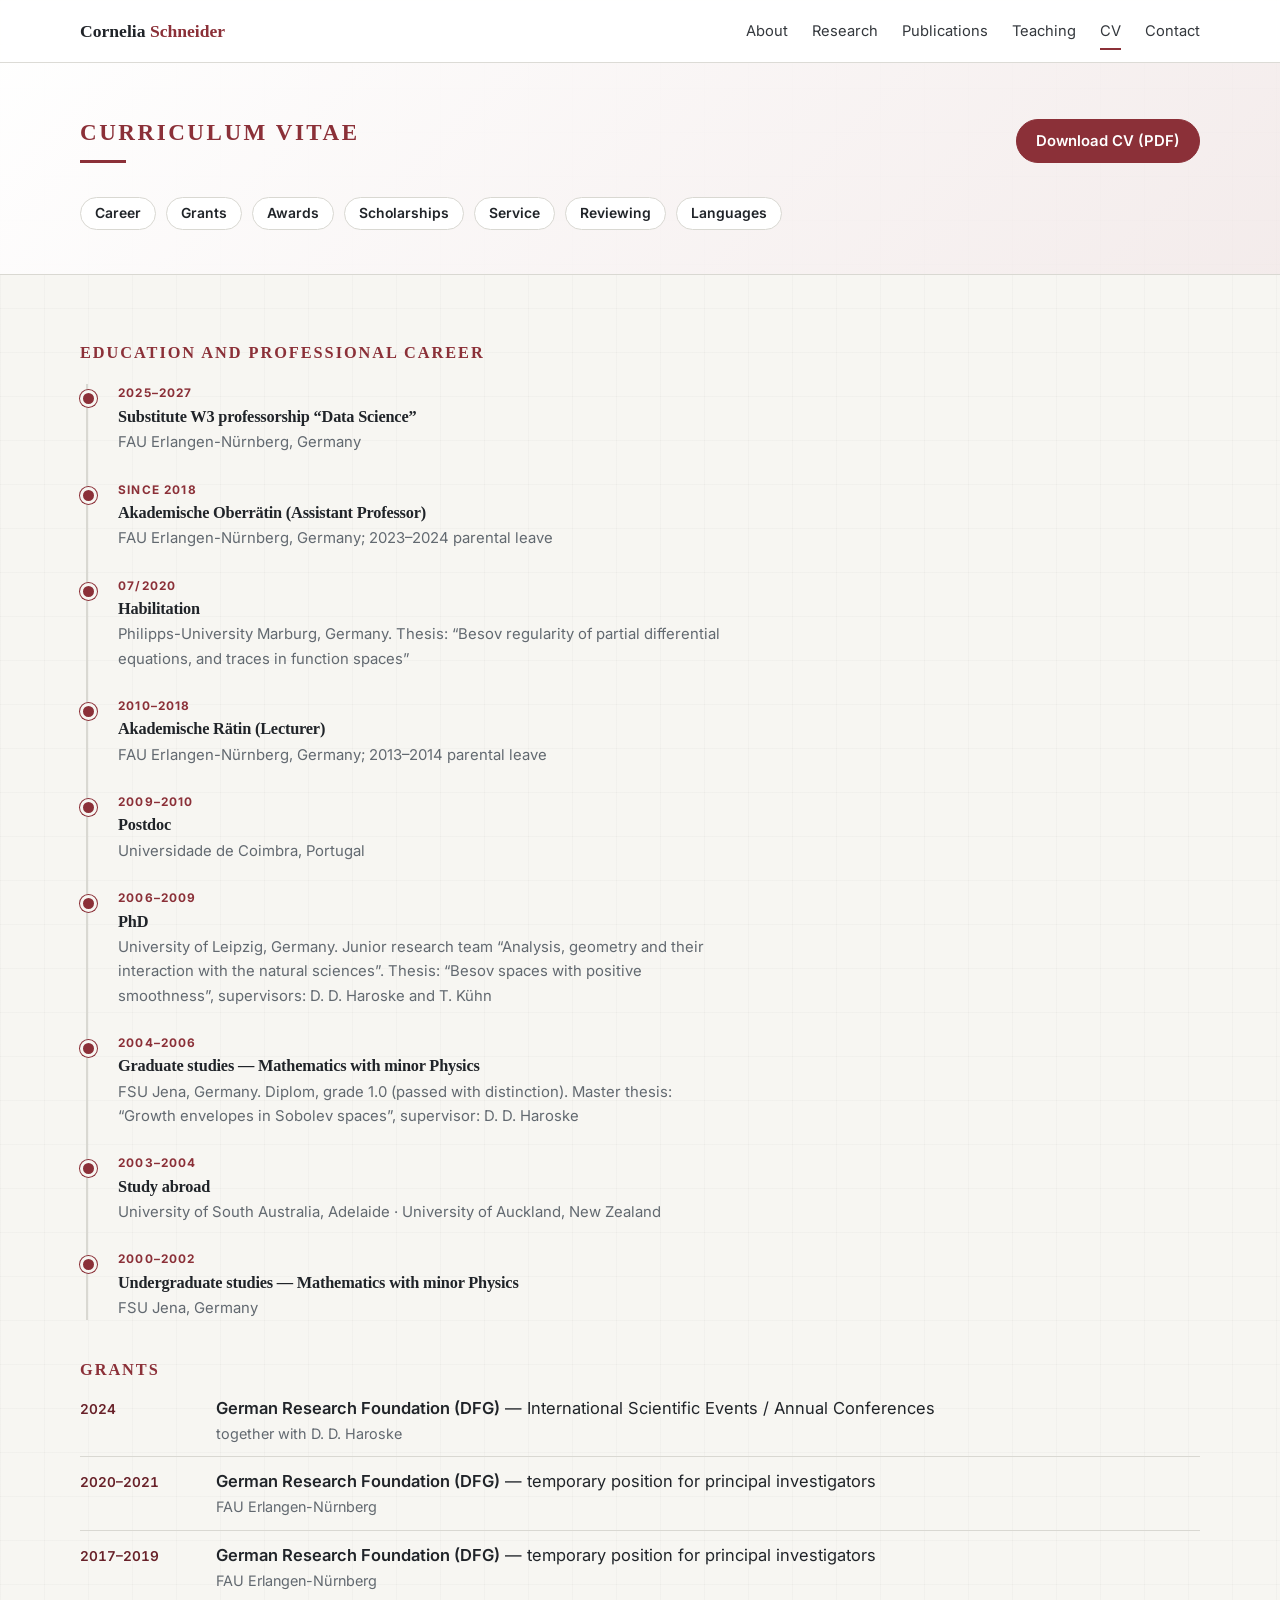
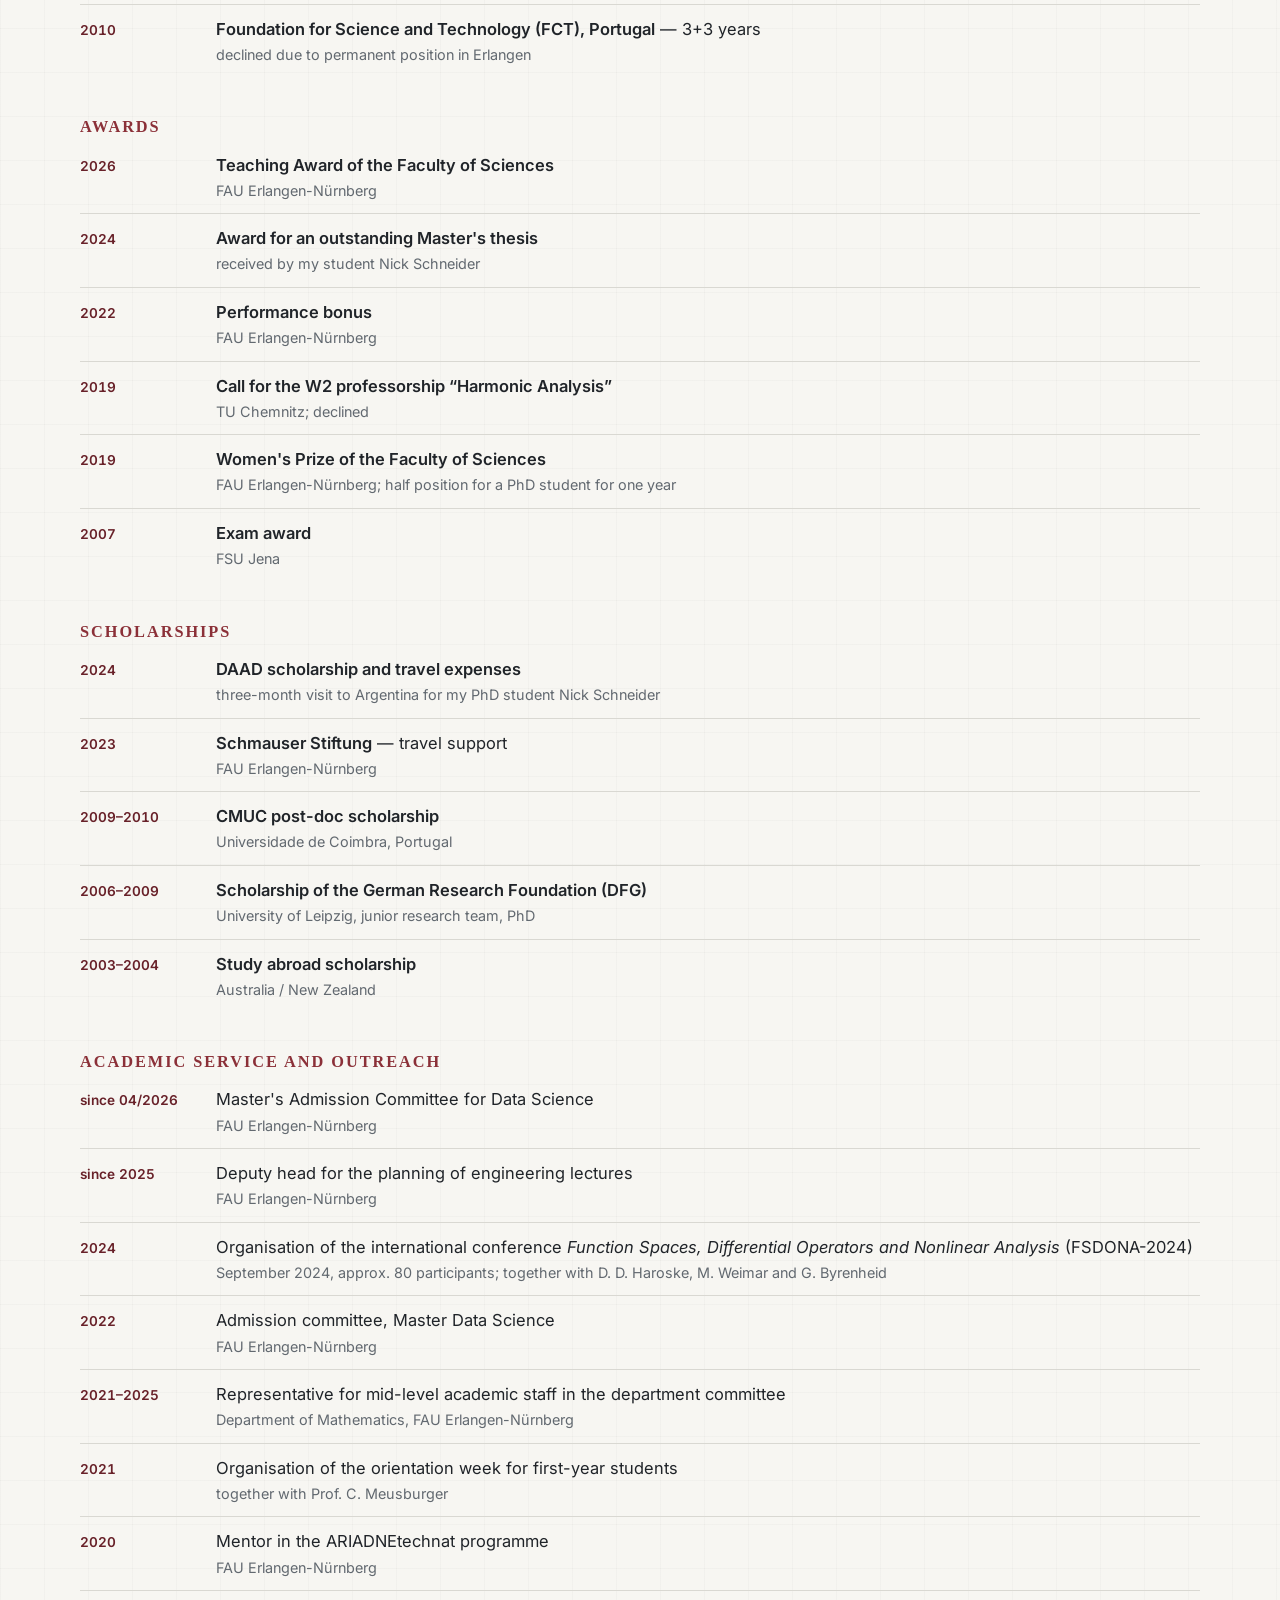
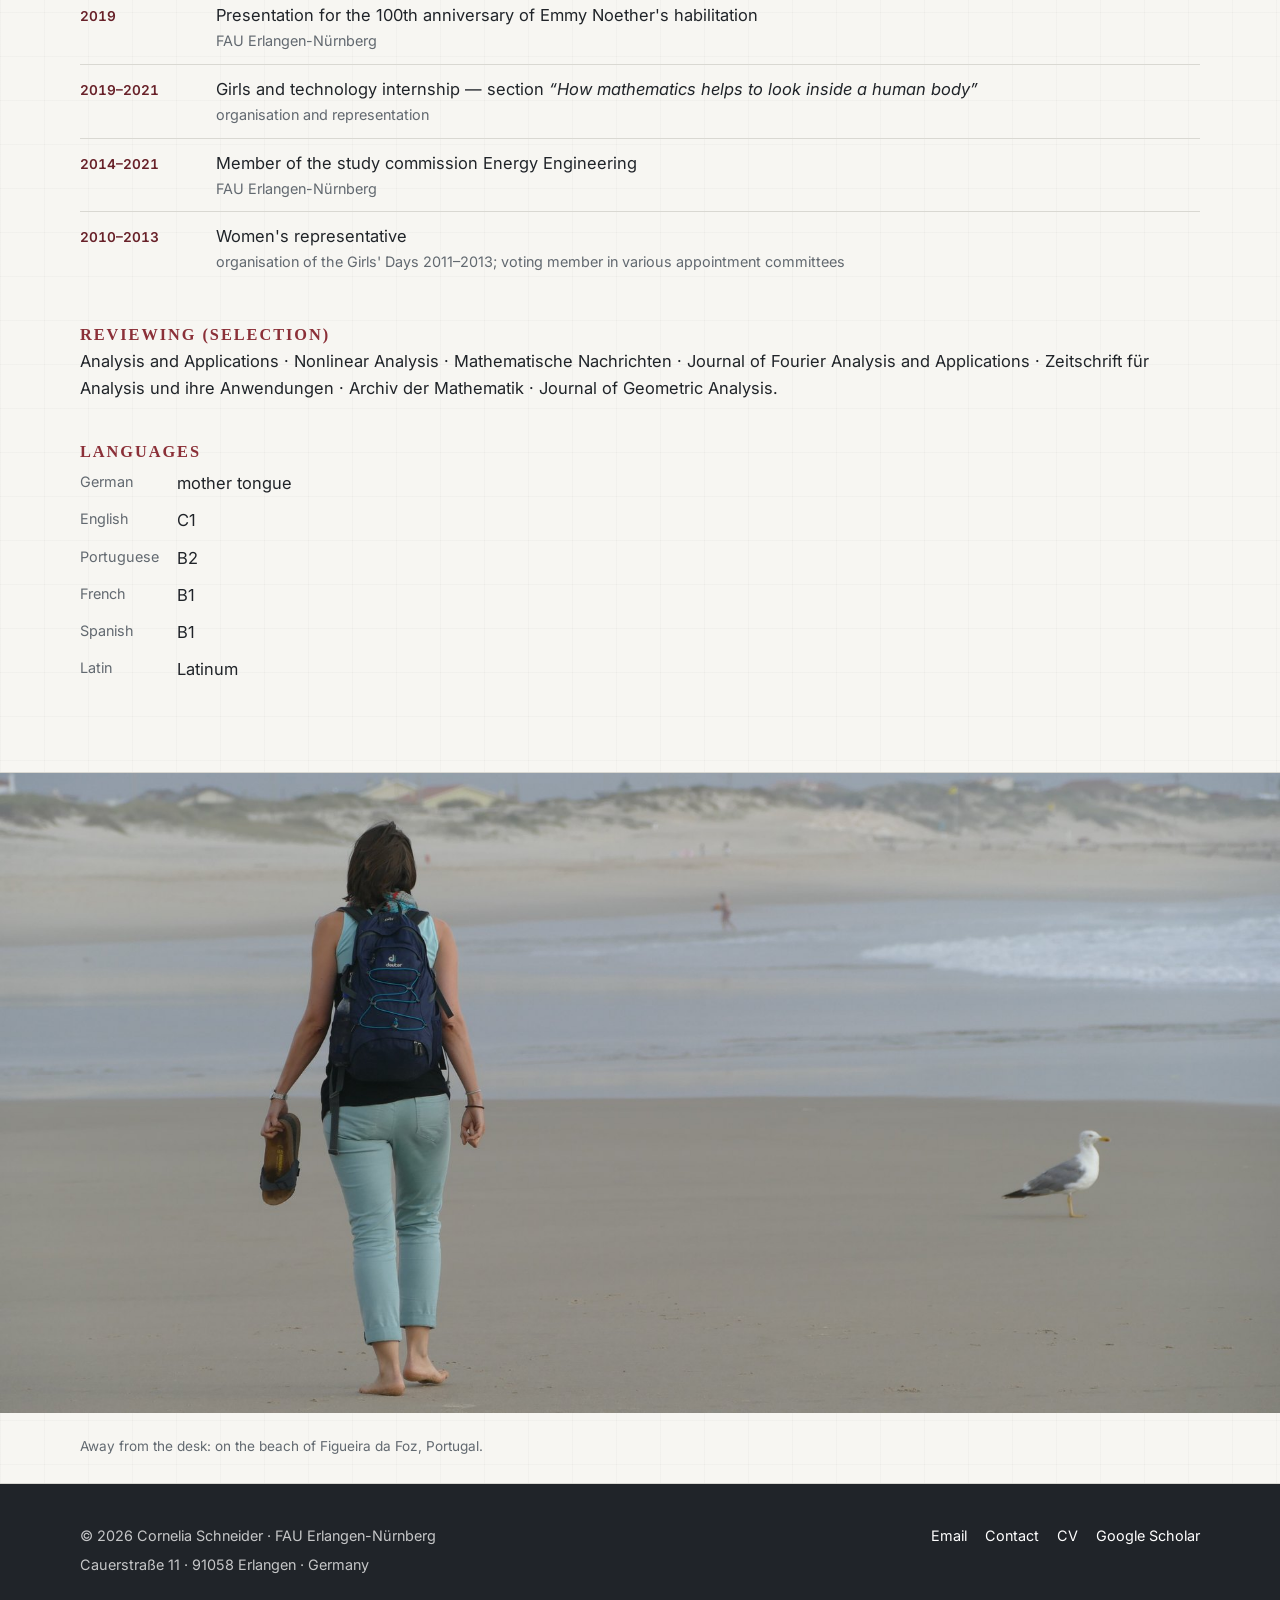
==== commit 47c114b3: "Homepage - new picture in Project D" ====
--- a/cv.html
+++ b/cv.html
@@ -5,11 +5,22 @@
 <meta name="viewport" content="width=device-width, initial-scale=1">
 <title>CV | Cornelia Schneider</title>
 <meta name="description" content="Curriculum vitae of Cornelia Schneider: academic career, grants, awards, academic service and languages. CV as a PDF download.">
+<link rel="canonical" href="https://corneliaschneider.github.io/cv.html">
+<meta property="og:type" content="article">
+<meta property="og:site_name" content="Cornelia Schneider">
+<meta property="og:title" content="CV | Cornelia Schneider">
+<meta property="og:description" content="Curriculum vitae of Cornelia Schneider: academic career, grants, awards, academic service and languages. CV as a PDF download.">
+<meta property="og:url" content="https://corneliaschneider.github.io/cv.html">
+<meta property="og:image" content="https://corneliaschneider.github.io/assets/portrait.jpg">
+<meta property="og:locale" content="en_GB">
+<meta name="twitter:card" content="summary">
 <link rel="preconnect" href="https://fonts.googleapis.com">
 <link rel="preconnect" href="https://fonts.gstatic.com" crossorigin>
 <link rel="stylesheet" href="https://fonts.googleapis.com/css2?family=Inter:wght@400;500;600;700&display=swap">
 <link rel="stylesheet" href="assets/styles.css">
-<link rel="icon" href="data:image/svg+xml,<svg xmlns='http://www.w3.org/2000/svg' viewBox='0 0 32 32'><text y='25' x='5' font-size='24' font-family='Georgia,serif' fill='%238B3038'>S</text></svg>">
+<link rel="icon" href="favicon.ico" sizes="32x32">
+<link rel="icon" href="assets/favicon.svg" type="image/svg+xml">
+<link rel="apple-touch-icon" href="assets/apple-touch-icon.png">
 <script src="assets/main.js" defer></script>
 </head>
 <body>
@@ -149,7 +160,7 @@
       <div class="entry"><span class="when">2024</span>
         <p class="what"><strong>DAAD scholarship and travel expenses</strong><span class="note">three-month visit to Argentina for my PhD student Nick Schneider</span></p></div>
       <div class="entry"><span class="when">2023</span>
-        <p class="what"><strong>Schmauser Stiftung</strong> — travel support, €6,000<span class="note">FAU Erlangen-Nürnberg</span></p></div>
+        <p class="what"><strong>Schmauser Stiftung</strong> — travel support<span class="note">FAU Erlangen-Nürnberg</span></p></div>
       <div class="entry"><span class="when">2009–2010</span>
         <p class="what"><strong>CMUC post-doc scholarship</strong><span class="note">Universidade de Coimbra, Portugal</span></p></div>
       <div class="entry"><span class="when">2006–2009</span>
--- a/assets/styles.css
+++ b/assets/styles.css
@@ -368,6 +368,19 @@
   color: var(--muted); font-size: .85rem;
 }
 
+/* language marker for courses taught in German */
+.lang { color: var(--muted); font-size: .85rem; font-weight: 400; white-space: nowrap; }
+
+/* small link to a course announcement PDF */
+.doc-tag {
+  display: inline-block; margin-left: 8px; padding: 1px 9px;
+  border: 1px solid #E2CBCD; border-radius: 999px;
+  background: var(--accent-soft); color: var(--accent-dark);
+  font-size: .74rem; font-weight: 600; text-decoration: none;
+  vertical-align: 1px; white-space: nowrap;
+}
+.doc-tag:hover { background: var(--accent); color: #fff; border-color: var(--accent); }
+
 /* ---------- full-bleed image band ---------- */
 
 .image-band {
@@ -570,7 +583,9 @@
 /* The research diagram stays legible on phones by scrolling sideways
    instead of shrinking below a readable size. */
 .scroll-x { overflow-x: auto; }
-.scroll-x img, .scroll-x svg { min-width: 620px; }
+.scroll-x img, .scroll-x svg { min-width: 700px; }
+/* the hint only makes sense where the diagram really overflows */
+.scroll-hint { display: none; }
 
 /* ---------- footer ---------- */
 
@@ -604,15 +619,33 @@
 @media (max-width: 620px) {
   body { font-size: 16px; }
   .container { width: min(calc(100% - 32px), var(--content)); }
+  /* On phones the hero stops behaving like a wide banner: the portrait sits
+     at the top in its own fixed area, the text below it on the dark ground.
+     aspect-ratio and max-height from the desktop rule must both be undone,
+     otherwise the hero collapses to a 140 px strip and clips its content. */
   .hero {
+    aspect-ratio: auto;
     min-height: 0;
-    align-items: end;
+    max-height: none;
+    display: block;
+    /* exactly the colour the portrait gradient ends in, so there is no seam */
+    background: rgb(19,21,24);
+  }
+  .hero::before {
+    content: "";
+    display: block;
+    aspect-ratio: 0.82;
     background-image:
-      linear-gradient(0deg, rgba(19,21,24,.97) 0%, rgba(19,21,24,.90) 40%, rgba(19,21,24,.28) 68%, rgba(19,21,24,.02) 100%),
+      linear-gradient(0deg, rgba(19,21,24,1) 0%, rgba(19,21,24,.86) 14%, rgba(19,21,24,.12) 42%, rgba(19,21,24,0) 70%),
       url("hero-portrait-narrow.jpg");
+    background-size: cover;
     background-position: 50% top;
   }
-  .hero-content { width: 100%; padding: 300px 0 42px; }
+  .hero-content { width: 100%; padding: 0 0 40px; margin-top: -54px; }
+  .hero h1 { font-size: clamp(2rem, 9vw, 2.6rem); }
+  .hero .lead { font-size: 1rem; }
+  .button-row { margin-top: 22px; }
+  .button-row .button { flex: 1 1 auto; justify-content: center; }
   .hero .lead { max-width: none; }
   .section { padding-block: 48px; }
   .card-grid { grid-template-columns: 1fr; }
@@ -629,6 +662,7 @@
   .callout { padding: 22px; }
   .highlight-block { padding: 20px 18px 22px; }
   .photo-band-img { aspect-ratio: 1.2; background-image: url("beach-narrow.jpg"); }
+  .scroll-hint { display: block; margin-top: 4px; font-style: italic; }
   .footer-inner { display: block; }
   .footer-links { margin-top: 16px; }
 }
